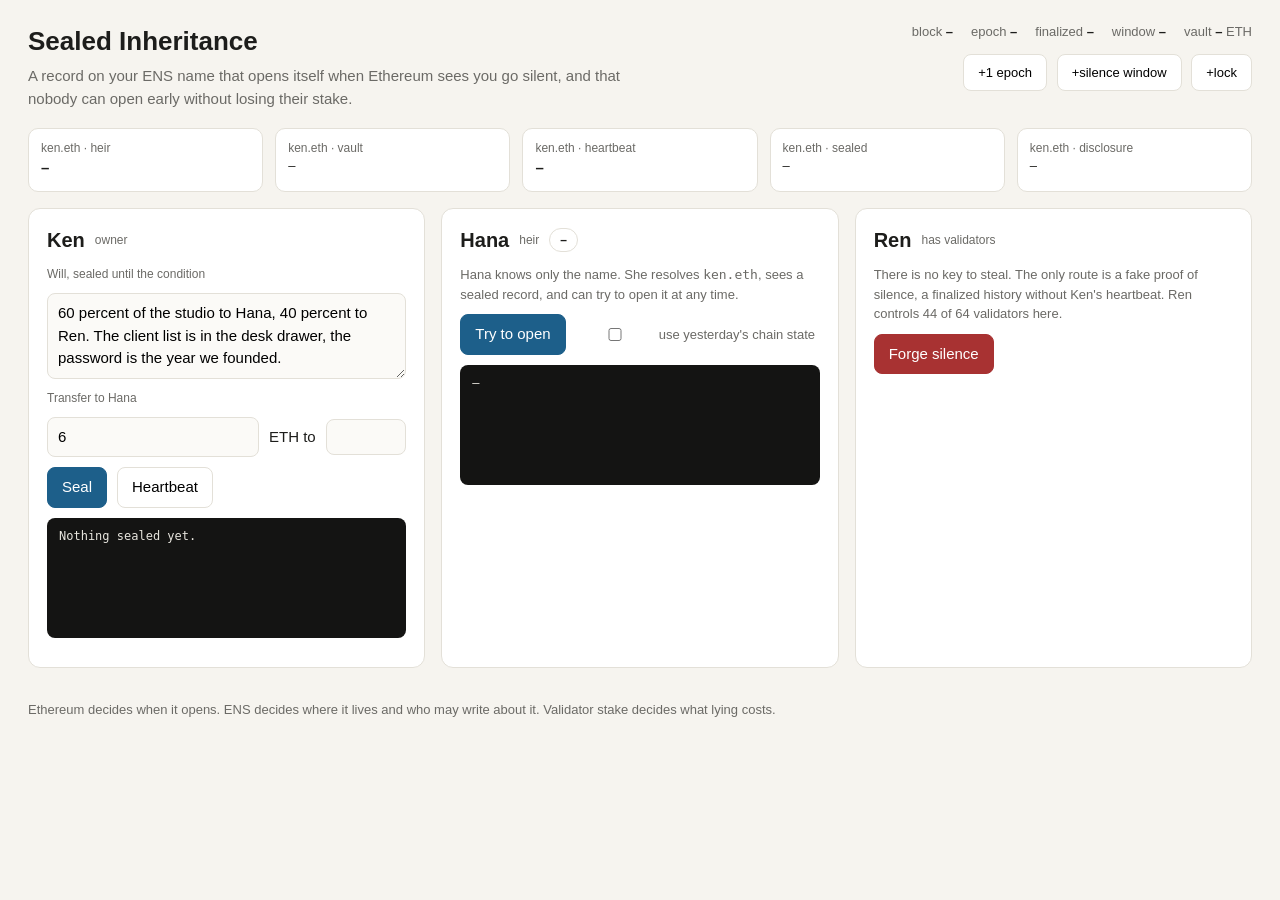
==== web/index.html @ 7085a454 "feat(web): three-panel UI, record strip, open trace, attack table" ====
<!doctype html>
<html lang="en">
<head>
<meta charset="utf-8">
<meta name="viewport" content="width=device-width, initial-scale=1">
<title>Sealed Inheritance</title>
<link rel="stylesheet" href="style.css">
</head>
<body>
<header>
  <div class="brand">
    <h1>Sealed Inheritance</h1>
    <p class="tag">A record on your ENS name that opens itself when Ethereum sees you go silent, and that nobody can open early without losing their stake.</p>
  </div>
  <div class="clock" id="clock">
    <span>block <b id="c-block">–</b></span>
    <span>epoch <b id="c-epoch">–</b></span>
    <span>finalized <b id="c-fin">–</b></span>
    <span>window <b id="c-window">–</b></span>
    <span>vault <b id="c-vault">–</b> ETH</span>
    <span class="clockbtns">
      <button data-clock="epoch">+1 epoch</button>
      <button data-clock="silence">+silence window</button>
      <button data-clock="lock">+lock</button>
    </span>
  </div>
</header>

<section class="records" id="records">
  <div class="rec"><div class="k"><span class="oname">ken.eth</span> · heir</div><div class="v" id="r-heir">–</div></div>
  <div class="rec"><div class="k"><span class="oname">ken.eth</span> · vault</div><div class="v mono small" id="r-vault">–</div></div>
  <div class="rec"><div class="k"><span class="oname">ken.eth</span> · heartbeat</div><div class="v" id="r-heartbeat">–</div></div>
  <div class="rec"><div class="k"><span class="oname">ken.eth</span> · sealed</div><div class="v mono small" id="r-sealed">–</div></div>
  <div class="rec"><div class="k"><span class="oname">ken.eth</span> · disclosure</div><div class="v mono small" id="r-disclosure">–</div></div>
</section>

<main>
  <article class="panel" id="owner">
    <h2>Ken <span class="role">owner</span></h2>
    <label>Will, sealed until the condition</label>
    <textarea id="will" rows="3">60 percent of the studio to Hana, 40 percent to Ren. The client list is in the desk drawer, the password is the year we founded.</textarea>
    <label>Transfer to Hana</label>
    <div class="row"><input id="amount" value="6"> <span>ETH to</span> <input id="heir-addr" class="mono" readonly></div>
    <div class="row">
      <button id="btn-seal" class="primary">Seal</button>
      <button id="btn-heartbeat">Heartbeat</button>
    </div>
    <pre class="log" id="owner-log">Nothing sealed yet.</pre>
  </article>

  <article class="panel" id="heir">
    <h2>Hana <span class="role">heir</span> <span class="badge" id="status">–</span></h2>
    <p class="hint">Hana knows only the name. She resolves <code class="oname">ken.eth</code>, sees a sealed record, and can try to open it at any time.</p>
    <div class="row">
      <button id="btn-open" class="primary">Try to open</button>
      <label class="check"><input type="checkbox" id="stale"> use yesterday's chain state</label>
    </div>
    <pre class="log" id="trace">–</pre>
    <div id="opened" class="hidden">
      <h3>The will</h3>
      <blockquote id="will-out"></blockquote>
      <div class="row"><button id="btn-execute">Submit transfer</button> <span id="exec-out"></span></div>
      <div class="row small">Hana's balance <b id="heir-balance">–</b> ETH</div>
    </div>
  </article>

  <article class="panel" id="attack">
    <h2>Ren <span class="role">has validators</span></h2>
    <p class="hint">There is no key to steal. The only route is a fake proof of silence, a finalized history without Ken's heartbeat. Ren controls 44 of 64 validators here.</p>
    <div class="row"><button id="btn-attack" class="danger">Forge silence</button> <span id="attack-status"></span></div>
    <div id="attack-out" class="hidden">
      <div class="votes">
        <div class="vote"><div class="k">canonical vote, target epoch <span class="te"></span></div><div class="v mono" id="v-canon"></div><div class="note">includes Ken's heartbeat</div></div>
        <div class="vote forged"><div class="k">forged vote, target epoch <span class="te"></span></div><div class="v mono" id="v-forged"></div><div class="note">heartbeat omitted</div></div>
      </div>
      <p class="spec">Same validators, same epoch, two targets. Ethereum's executable spec, <code>process_attester_slashing</code>:</p>
      <table id="slash-table"><thead><tr><th>validator</th><th>slashed</th><th>before</th><th>after</th><th>withdrawable</th></tr></thead><tbody></tbody></table>
      <p class="total" id="slash-total"></p>
    </div>
  </article>
</main>

<footer>
  Ethereum decides when it opens. ENS decides where it lives and who may write about it. Validator stake decides what lying costs.
</footer>
<script src="app.js"></script>
</body>
</html>
---- web/style.css ----
:root { --bg:#f6f4ef; --card:#fff; --ink:#1d1d1b; --muted:#6b6a66; --line:#e3e0d8; --accent:#1d5f8a; --ok:#1d7a4f; --bad:#a83232; --warn:#8a5a12; }
* { box-sizing: border-box; }
body { margin:0; font: 15px/1.5 -apple-system, "Segoe UI", Roboto, "Helvetica Neue", sans-serif; background:var(--bg); color:var(--ink); }
header { display:flex; justify-content:space-between; align-items:flex-start; gap:24px; padding:22px 28px 10px; }
h1 { margin:0; font-size:26px; font-weight:600; }
.tag { margin:4px 0 0; color:var(--muted); max-width:640px; }
.clock { display:flex; flex-wrap:wrap; gap:12px 18px; align-items:center; font-size:13px; color:var(--muted); justify-content:flex-end; }
.clock b { color:var(--ink); }
.clockbtns button { margin-left:6px; }
.records { display:grid; grid-template-columns:repeat(5,1fr); gap:12px; padding:8px 28px 16px; }
.rec { background:var(--card); border:1px solid var(--line); border-radius:10px; padding:10px 12px; min-height:64px; }
.rec .k { font-size:12px; color:var(--muted); }
.rec .v { font-weight:600; word-break:break-all; }
.mono { font-family: ui-monospace, SFMono-Regular, Menlo, Consolas, monospace; }
.small { font-size:12px; font-weight:400 !important; }
main { display:grid; grid-template-columns:repeat(3,1fr); gap:16px; padding:0 28px 24px; }
.panel { background:var(--card); border:1px solid var(--line); border-radius:12px; padding:16px 18px; display:flex; flex-direction:column; gap:10px; min-height:460px; }
h2 { margin:0; font-size:20px; display:flex; align-items:center; gap:10px; }
.role { font-size:12px; color:var(--muted); font-weight:400; }
h3 { margin:6px 0 2px; font-size:15px; }
label { font-size:12px; color:var(--muted); }
textarea, input { width:100%; font: inherit; padding:8px 10px; border:1px solid var(--line); border-radius:8px; background:#fbfaf7; }
input { width:auto; min-width:70px; }
#heir-addr { flex:1; font-size:12px; }
.row { display:flex; gap:10px; align-items:center; flex-wrap:wrap; }
button { font: inherit; padding:8px 14px; border-radius:8px; border:1px solid var(--line); background:#fff; cursor:pointer; }
button:hover { border-color:#bbb; }
button.primary { background:var(--accent); color:#fff; border-color:var(--accent); }
button.danger { background:var(--bad); color:#fff; border-color:var(--bad); }
button:disabled { opacity:.5; cursor:default; }
.log { background:#141413; color:#e8e6df; border-radius:8px; padding:10px 12px; font: 12px/1.45 ui-monospace, Menlo, Consolas, monospace; white-space:pre-wrap; word-break:break-word; min-height:120px; max-height:260px; overflow:auto; margin:0; }
.log .ok { color:#8fd19e; } .log .fail { color:#ff9d9d; }
.badge { font-size:12px; padding:2px 10px; border-radius:999px; border:1px solid var(--line); font-weight:600; }
.badge.sealed { background:#f2efe6; color:var(--warn); }
.badge.opened { background:#e6f4ec; color:var(--ok); }
.hint { margin:0; color:var(--muted); font-size:13px; }
.check { display:flex; gap:6px; align-items:center; font-size:13px; color:var(--muted); }
blockquote { margin:0; padding:10px 14px; border-left:3px solid var(--accent); background:#f4f8fb; border-radius:0 8px 8px 0; }
.hidden { display:none; }
.votes { display:grid; grid-template-columns:1fr 1fr; gap:10px; }
.vote { border:1px solid var(--line); border-radius:8px; padding:8px 10px; font-size:12px; }
.vote.forged { border-color:#e6b8b8; background:#fbf3f3; }
.vote .k { color:var(--muted); } .vote .v { word-break:break-all; margin:4px 0; } .vote .note { color:var(--muted); }
.spec { font-size:13px; color:var(--muted); margin:6px 0 0; }
table { width:100%; border-collapse:collapse; font-size:12px; }
th, td { text-align:left; padding:4px 6px; border-bottom:1px solid var(--line); }
td.bad { color:var(--bad); font-weight:600; }
.total { font-weight:600; margin:6px 0 0; }
footer { padding:8px 28px 28px; color:var(--muted); font-size:13px; }
@media (max-width: 1100px) { main, .records { grid-template-columns:1fr; } }
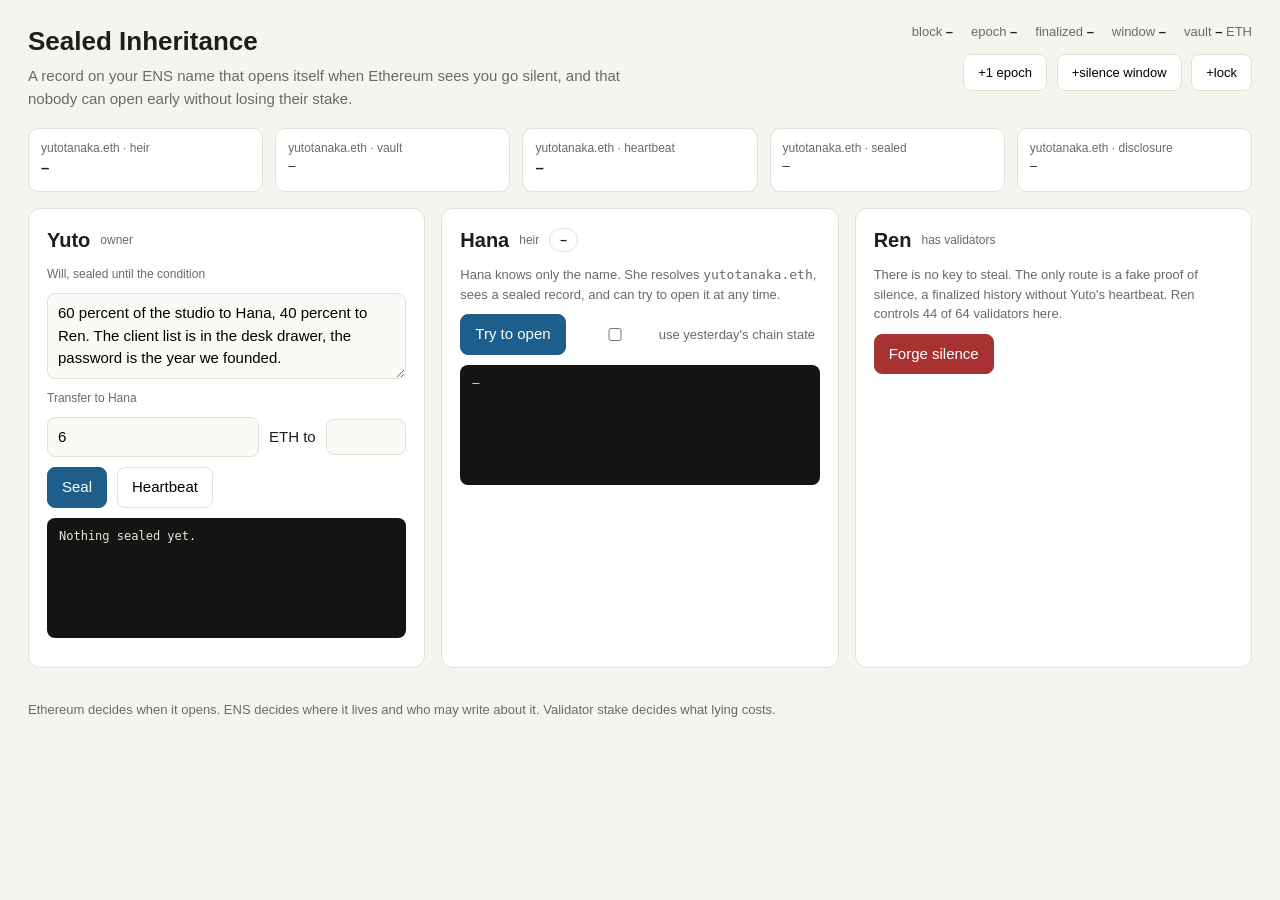
==== commit 166049e0: "feat: Yuto owns yutotanaka.eth, Sepolia UI mode, Opener records one disclosure per window, 12 tests" ====
--- a/web/index.html
+++ b/web/index.html
@@ -27,16 +27,16 @@
 </header>
 
 <section class="records" id="records">
-  <div class="rec"><div class="k"><span class="oname">ken.eth</span> · heir</div><div class="v" id="r-heir">–</div></div>
-  <div class="rec"><div class="k"><span class="oname">ken.eth</span> · vault</div><div class="v mono small" id="r-vault">–</div></div>
-  <div class="rec"><div class="k"><span class="oname">ken.eth</span> · heartbeat</div><div class="v" id="r-heartbeat">–</div></div>
-  <div class="rec"><div class="k"><span class="oname">ken.eth</span> · sealed</div><div class="v mono small" id="r-sealed">–</div></div>
-  <div class="rec"><div class="k"><span class="oname">ken.eth</span> · disclosure</div><div class="v mono small" id="r-disclosure">–</div></div>
+  <div class="rec"><div class="k"><span class="oname">yutotanaka.eth</span> · heir</div><div class="v" id="r-heir">–</div></div>
+  <div class="rec"><div class="k"><span class="oname">yutotanaka.eth</span> · vault</div><div class="v mono small" id="r-vault">–</div></div>
+  <div class="rec"><div class="k"><span class="oname">yutotanaka.eth</span> · heartbeat</div><div class="v" id="r-heartbeat">–</div></div>
+  <div class="rec"><div class="k"><span class="oname">yutotanaka.eth</span> · sealed</div><div class="v mono small" id="r-sealed">–</div></div>
+  <div class="rec"><div class="k"><span class="oname">yutotanaka.eth</span> · disclosure</div><div class="v mono small" id="r-disclosure">–</div></div>
 </section>
 
 <main>
   <article class="panel" id="owner">
-    <h2>Ken <span class="role">owner</span></h2>
+    <h2>Yuto <span class="role">owner</span></h2>
     <label>Will, sealed until the condition</label>
     <textarea id="will" rows="3">60 percent of the studio to Hana, 40 percent to Ren. The client list is in the desk drawer, the password is the year we founded.</textarea>
     <label>Transfer to Hana</label>
@@ -50,7 +50,7 @@
 
   <article class="panel" id="heir">
     <h2>Hana <span class="role">heir</span> <span class="badge" id="status">–</span></h2>
-    <p class="hint">Hana knows only the name. She resolves <code class="oname">ken.eth</code>, sees a sealed record, and can try to open it at any time.</p>
+    <p class="hint">Hana knows only the name. She resolves <code class="oname">yutotanaka.eth</code>, sees a sealed record, and can try to open it at any time.</p>
     <div class="row">
       <button id="btn-open" class="primary">Try to open</button>
       <label class="check"><input type="checkbox" id="stale"> use yesterday's chain state</label>
@@ -66,11 +66,11 @@
 
   <article class="panel" id="attack">
     <h2>Ren <span class="role">has validators</span></h2>
-    <p class="hint">There is no key to steal. The only route is a fake proof of silence, a finalized history without Ken's heartbeat. Ren controls 44 of 64 validators here.</p>
+    <p class="hint">There is no key to steal. The only route is a fake proof of silence, a finalized history without Yuto's heartbeat. Ren controls 44 of 64 validators here.</p>
     <div class="row"><button id="btn-attack" class="danger">Forge silence</button> <span id="attack-status"></span></div>
     <div id="attack-out" class="hidden">
       <div class="votes">
-        <div class="vote"><div class="k">canonical vote, target epoch <span class="te"></span></div><div class="v mono" id="v-canon"></div><div class="note">includes Ken's heartbeat</div></div>
+        <div class="vote"><div class="k">canonical vote, target epoch <span class="te"></span></div><div class="v mono" id="v-canon"></div><div class="note">includes Yuto's heartbeat</div></div>
         <div class="vote forged"><div class="k">forged vote, target epoch <span class="te"></span></div><div class="v mono" id="v-forged"></div><div class="note">heartbeat omitted</div></div>
       </div>
       <p class="spec">Same validators, same epoch, two targets. Ethereum's executable spec, <code>process_attester_slashing</code>:</p>
--- a/web/style.css
+++ b/web/style.css
@@ -7,6 +7,7 @@
 .clock { display:flex; flex-wrap:wrap; gap:12px 18px; align-items:center; font-size:13px; color:var(--muted); justify-content:flex-end; }
 .clock b { color:var(--ink); }
 .clockbtns button { margin-left:6px; }
+.net { font-size:12px; color:var(--ok); border:1px solid #cfe5d7; background:#e6f4ec; border-radius:999px; padding:2px 10px; }
 .records { display:grid; grid-template-columns:repeat(5,1fr); gap:12px; padding:8px 28px 16px; }
 .rec { background:var(--card); border:1px solid var(--line); border-radius:10px; padding:10px 12px; min-height:64px; }
 .rec .k { font-size:12px; color:var(--muted); }
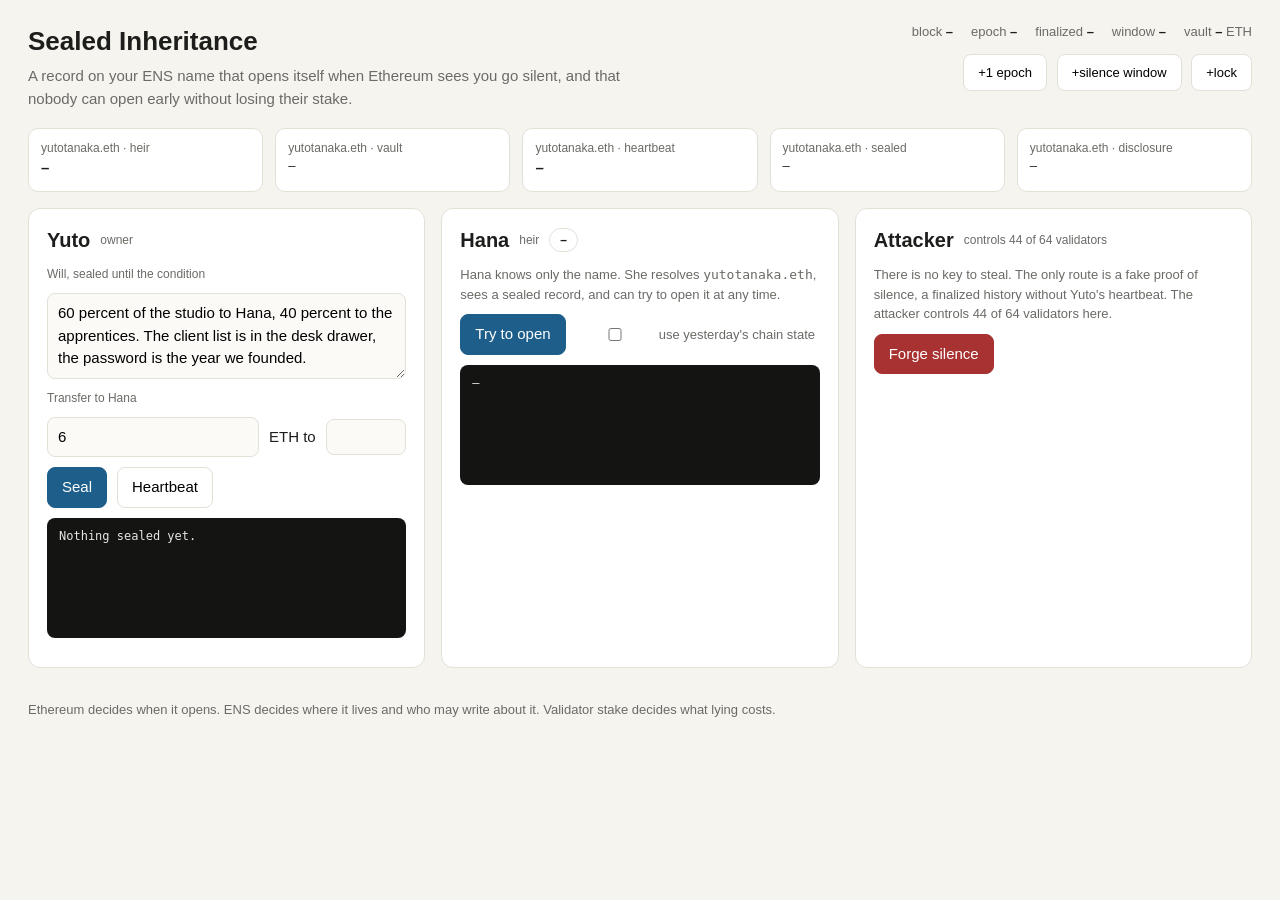
==== commit 9646b55b: "feat(ui): attacker panel, silence counter never negative on the live page" ====
--- a/web/index.html
+++ b/web/index.html
@@ -38,7 +38,7 @@
   <article class="panel" id="owner">
     <h2>Yuto <span class="role">owner</span></h2>
     <label>Will, sealed until the condition</label>
-    <textarea id="will" rows="3">60 percent of the studio to Hana, 40 percent to Ren. The client list is in the desk drawer, the password is the year we founded.</textarea>
+    <textarea id="will" rows="3">60 percent of the studio to Hana, 40 percent to the apprentices. The client list is in the desk drawer, the password is the year we founded.</textarea>
     <label>Transfer to Hana</label>
     <div class="row"><input id="amount" value="6"> <span>ETH to</span> <input id="heir-addr" class="mono" readonly></div>
     <div class="row">
@@ -65,8 +65,8 @@
   </article>
 
   <article class="panel" id="attack">
-    <h2>Ren <span class="role">has validators</span></h2>
-    <p class="hint">There is no key to steal. The only route is a fake proof of silence, a finalized history without Yuto's heartbeat. Ren controls 44 of 64 validators here.</p>
+    <h2>Attacker <span class="role">controls 44 of 64 validators</span></h2>
+    <p class="hint">There is no key to steal. The only route is a fake proof of silence, a finalized history without Yuto's heartbeat. The attacker controls 44 of 64 validators here.</p>
     <div class="row"><button id="btn-attack" class="danger">Forge silence</button> <span id="attack-status"></span></div>
     <div id="attack-out" class="hidden">
       <div class="votes">
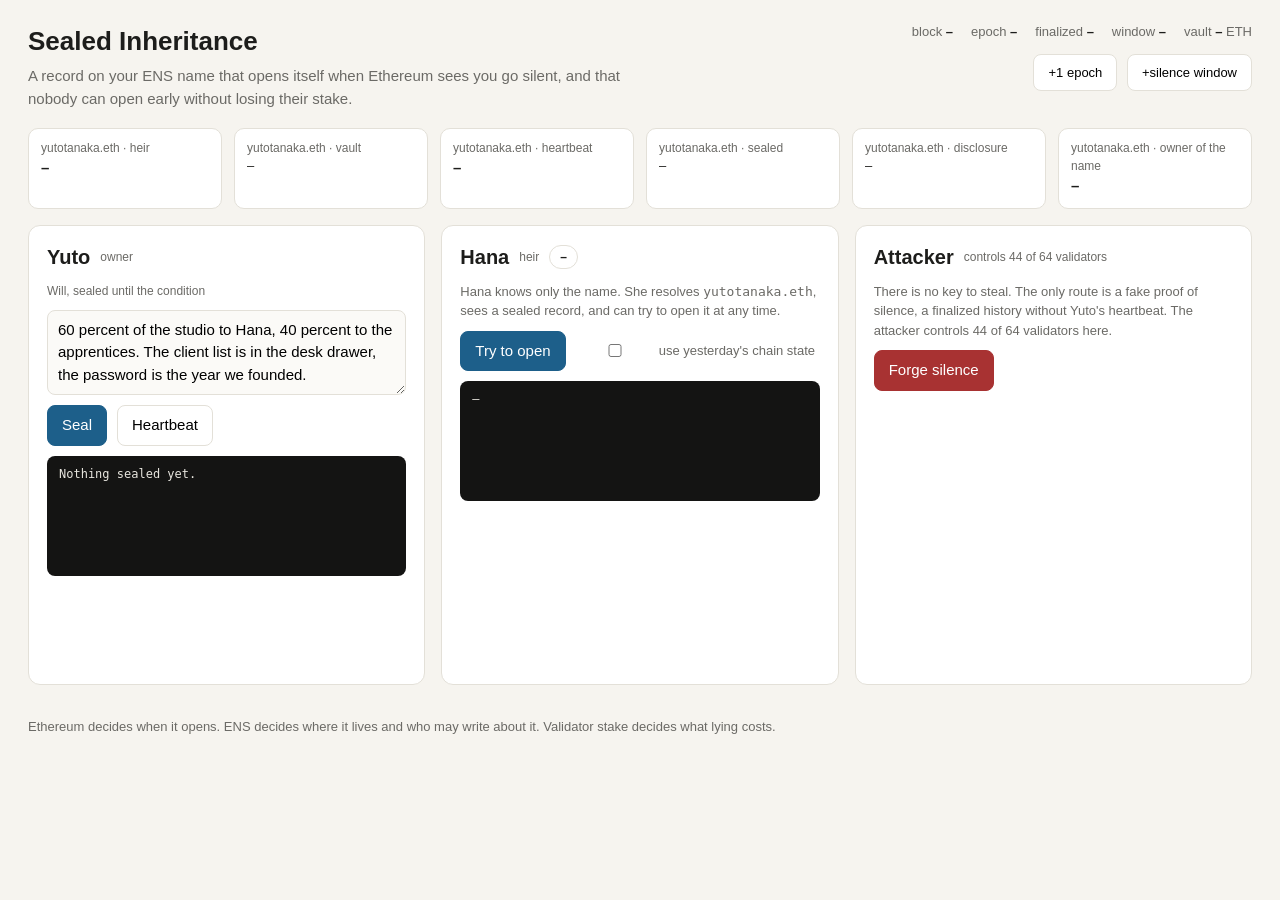
==== commit 19293c9b: "feat(demo): name handover on Anvil and on the live page, owner of the name in the UI, money controls" ====
--- a/web/index.html
+++ b/web/index.html
@@ -4,7 +4,7 @@
 <meta charset="utf-8">
 <meta name="viewport" content="width=device-width, initial-scale=1">
 <title>Sealed Inheritance</title>
-<link rel="stylesheet" href="style.css">
+<link rel="stylesheet" href="style.css?v=4">
 </head>
 <body>
 <header>
@@ -21,7 +21,7 @@
     <span class="clockbtns">
       <button data-clock="epoch">+1 epoch</button>
       <button data-clock="silence">+silence window</button>
-      <button data-clock="lock">+lock</button>
+      <button data-clock="lock" class="money">+lock</button>
     </span>
   </div>
 </header>
@@ -32,6 +32,7 @@
   <div class="rec"><div class="k"><span class="oname">yutotanaka.eth</span> · heartbeat</div><div class="v" id="r-heartbeat">–</div></div>
   <div class="rec"><div class="k"><span class="oname">yutotanaka.eth</span> · sealed</div><div class="v mono small" id="r-sealed">–</div></div>
   <div class="rec"><div class="k"><span class="oname">yutotanaka.eth</span> · disclosure</div><div class="v mono small" id="r-disclosure">–</div></div>
+  <div class="rec"><div class="k"><span class="oname">yutotanaka.eth</span> · owner of the name</div><div class="v" id="r-owner">–</div></div>
 </section>
 
 <main>
@@ -39,8 +40,10 @@
     <h2>Yuto <span class="role">owner</span></h2>
     <label>Will, sealed until the condition</label>
     <textarea id="will" rows="3">60 percent of the studio to Hana, 40 percent to the apprentices. The client list is in the desk drawer, the password is the year we founded.</textarea>
+    <div class="money">
     <label>Transfer to Hana</label>
     <div class="row"><input id="amount" value="6"> <span>ETH to</span> <input id="heir-addr" class="mono" readonly></div>
+    </div>
     <div class="row">
       <button id="btn-seal" class="primary">Seal</button>
       <button id="btn-heartbeat">Heartbeat</button>
@@ -59,8 +62,11 @@
     <div id="opened" class="hidden">
       <h3>The will</h3>
       <blockquote id="will-out"></blockquote>
+      <p class="hint" id="handover-out"></p>
+      <div class="money">
       <div class="row"><button id="btn-execute">Submit transfer</button> <span id="exec-out"></span></div>
       <div class="row small">Hana's balance <b id="heir-balance">–</b> ETH</div>
+      </div>
     </div>
   </article>
 
@@ -74,7 +80,7 @@
         <div class="vote forged"><div class="k">forged vote, target epoch <span class="te"></span></div><div class="v mono" id="v-forged"></div><div class="note">heartbeat omitted</div></div>
       </div>
       <p class="spec">Same validators, same epoch, two targets. Ethereum's executable spec, <code>process_attester_slashing</code>:</p>
-      <table id="slash-table"><thead><tr><th>validator</th><th>slashed</th><th>before</th><th>after</th><th>withdrawable</th></tr></thead><tbody></tbody></table>
+      <table id="slash-table"><thead><tr><th>validator</th><th>status</th><th>stake before</th><th>immediately</th><th>at the midpoint</th><th>withdrawable epoch</th></tr></thead><tbody></tbody></table>
       <p class="total" id="slash-total"></p>
     </div>
   </article>
@@ -83,6 +89,6 @@
 <footer>
   Ethereum decides when it opens. ENS decides where it lives and who may write about it. Validator stake decides what lying costs.
 </footer>
-<script src="app.js"></script>
+<script src="app.js?v=4"></script>
 </body>
 </html>
--- a/web/style.css
+++ b/web/style.css
@@ -8,7 +8,9 @@
 .clock b { color:var(--ink); }
 .clockbtns button { margin-left:6px; }
 .net { font-size:12px; color:var(--ok); border:1px solid #cfe5d7; background:#e6f4ec; border-radius:999px; padding:2px 10px; }
-.records { display:grid; grid-template-columns:repeat(5,1fr); gap:12px; padding:8px 28px 16px; }
+.records { display:grid; grid-template-columns:repeat(6,1fr); gap:12px; padding:8px 28px 16px; }
+.money { display:none; }
+#handover-out { color:var(--ok); font-weight:600; }
 .rec { background:var(--card); border:1px solid var(--line); border-radius:10px; padding:10px 12px; min-height:64px; }
 .rec .k { font-size:12px; color:var(--muted); }
 .rec .v { font-weight:600; word-break:break-all; }
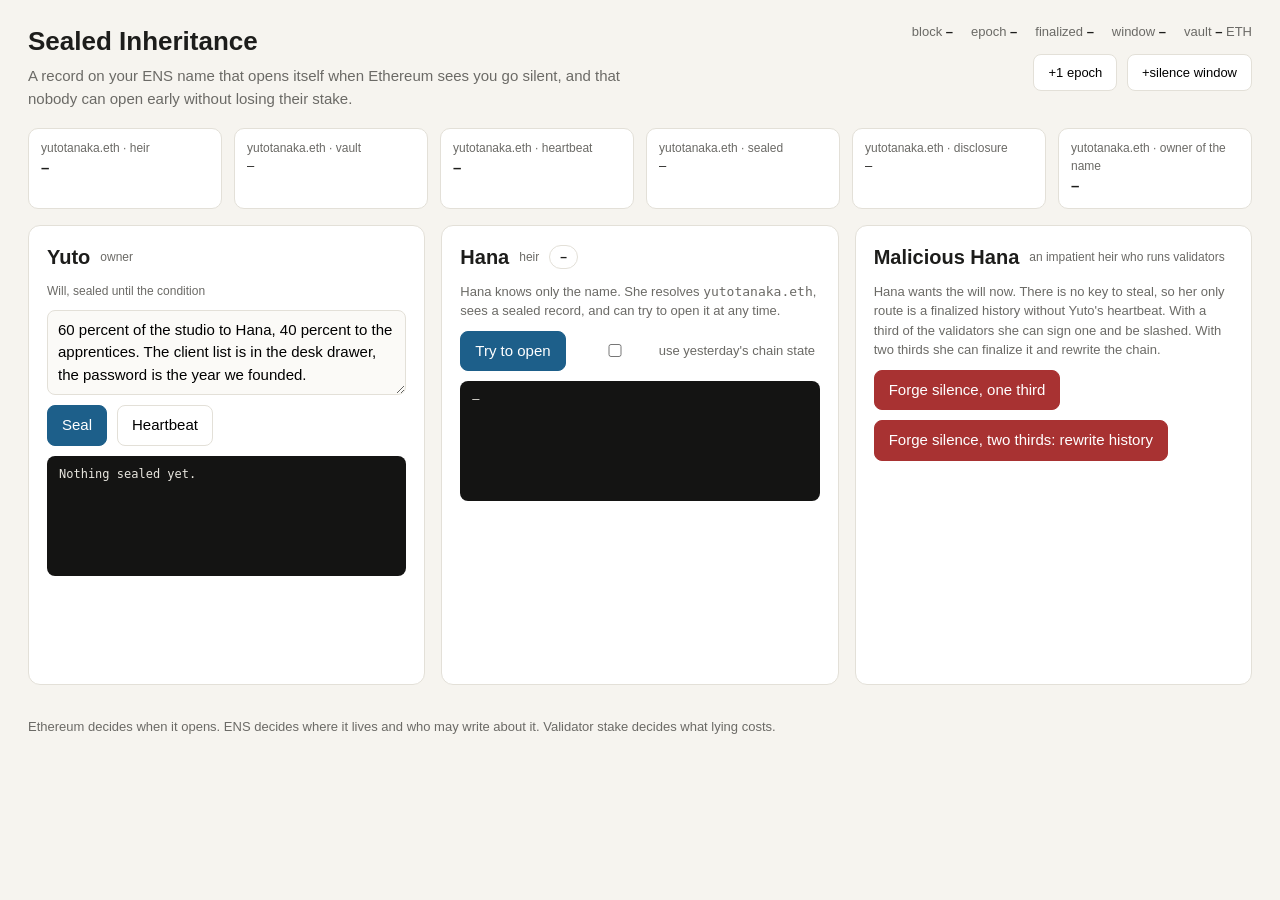
==== commit 8e2f6f1e: "feat: two attack buttons, a third is slashed and stays sealed, two thirds rewrites history on Anvil " ====
--- a/web/index.html
+++ b/web/index.html
@@ -4,7 +4,7 @@
 <meta charset="utf-8">
 <meta name="viewport" content="width=device-width, initial-scale=1">
 <title>Sealed Inheritance</title>
-<link rel="stylesheet" href="style.css?v=4">
+<link rel="stylesheet" href="style.css?v=7">
 </head>
 <body>
 <header>
@@ -71,9 +71,9 @@
   </article>
 
   <article class="panel" id="attack">
-    <h2>Attacker <span class="role">controls 44 of 64 validators</span></h2>
-    <p class="hint">There is no key to steal. The only route is a fake proof of silence, a finalized history without Yuto's heartbeat. The attacker controls 44 of 64 validators here.</p>
-    <div class="row"><button id="btn-attack" class="danger">Forge silence</button> <span id="attack-status"></span></div>
+    <h2>Malicious Hana <span class="role">an impatient heir who runs validators</span></h2>
+    <p class="hint">Hana wants the will now. There is no key to steal, so her only route is a finalized history without Yuto's heartbeat. With a third of the validators she can sign one and be slashed. With two thirds she can finalize it and rewrite the chain.</p>
+    <div class="row"><button id="btn-attack" class="danger">Forge silence, one third</button> <button id="btn-attack-2" class="danger anvil-only">Forge silence, two thirds: rewrite history</button> <span id="attack-status"></span></div>
     <div id="attack-out" class="hidden">
       <div class="votes">
         <div class="vote"><div class="k">canonical vote, target epoch <span class="te"></span></div><div class="v mono" id="v-canon"></div><div class="note">includes Yuto's heartbeat</div></div>
@@ -89,6 +89,6 @@
 <footer>
   Ethereum decides when it opens. ENS decides where it lives and who may write about it. Validator stake decides what lying costs.
 </footer>
-<script src="app.js?v=4"></script>
+<script src="app.js?v=7"></script>
 </body>
 </html>
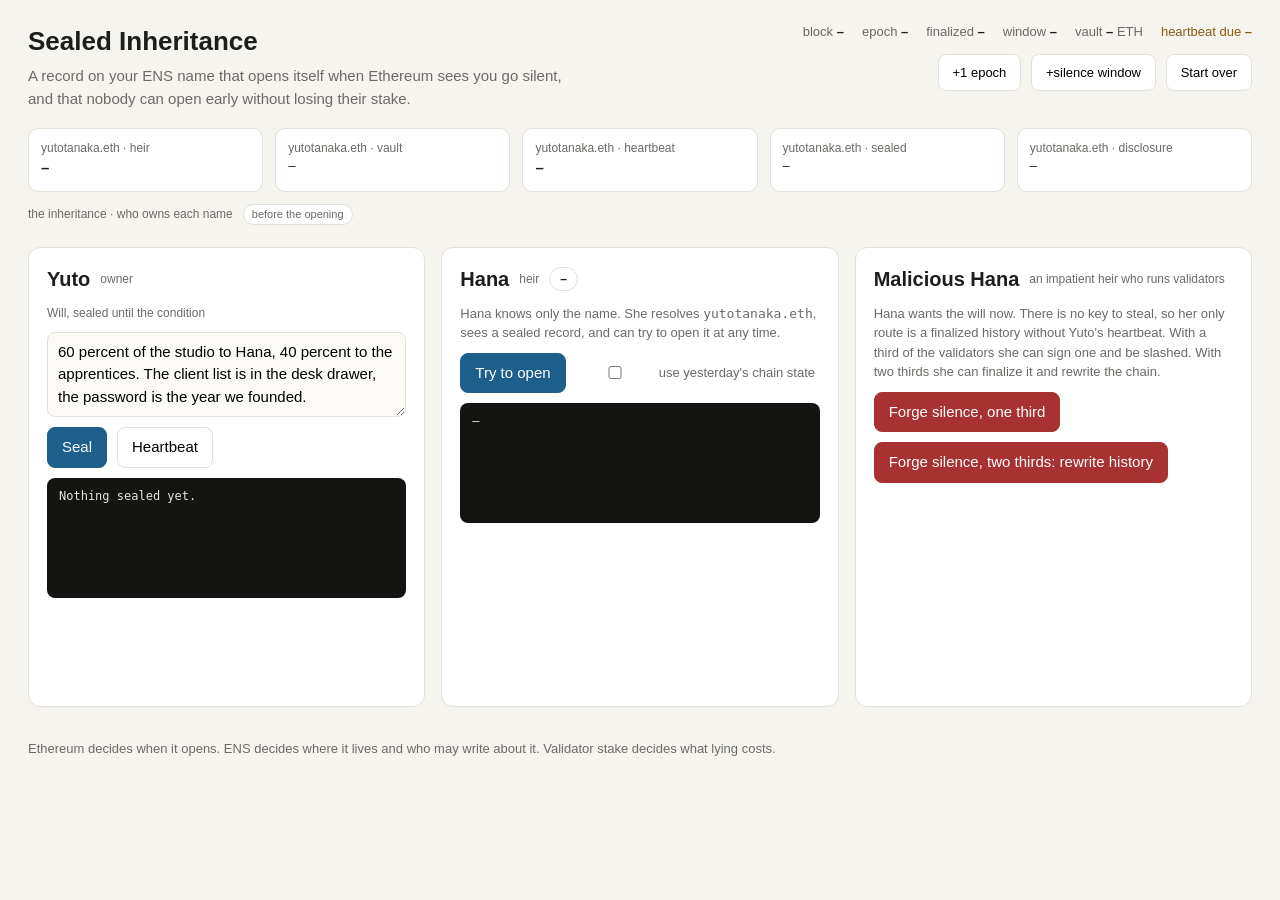
==== commit 6fa5bbc8: "feat: name tree on ENSv2's real registry, three heirs in one opening, inheritance row, heartbeat cou" ====
--- a/web/index.html
+++ b/web/index.html
@@ -4,7 +4,7 @@
 <meta charset="utf-8">
 <meta name="viewport" content="width=device-width, initial-scale=1">
 <title>Sealed Inheritance</title>
-<link rel="stylesheet" href="style.css?v=7">
+<link rel="stylesheet" href="style.css?v=11">
 </head>
 <body>
 <header>
@@ -18,10 +18,12 @@
     <span>finalized <b id="c-fin">–</b></span>
     <span>window <b id="c-window">–</b></span>
     <span>vault <b id="c-vault">–</b> ETH</span>
+    <span class="due" id="c-due-wrap">heartbeat due <b id="c-due">–</b></span>
     <span class="clockbtns">
       <button data-clock="epoch">+1 epoch</button>
       <button data-clock="silence">+silence window</button>
       <button data-clock="lock" class="money">+lock</button>
+      <button data-clock="reset" class="anvil-only" title="back to the moment after the deployment, nothing sealed">Start over</button>
     </span>
   </div>
 </header>
@@ -29,10 +31,14 @@
 <section class="records" id="records">
   <div class="rec"><div class="k"><span class="oname">yutotanaka.eth</span> · heir</div><div class="v" id="r-heir">–</div></div>
   <div class="rec"><div class="k"><span class="oname">yutotanaka.eth</span> · vault</div><div class="v mono small" id="r-vault">–</div></div>
-  <div class="rec"><div class="k"><span class="oname">yutotanaka.eth</span> · heartbeat</div><div class="v" id="r-heartbeat">–</div></div>
+  <div class="rec"><div class="k"><span class="oname">yutotanaka.eth</span> · heartbeat</div><div class="v" id="r-heartbeat">–</div><div class="k" id="r-due"></div></div>
   <div class="rec"><div class="k"><span class="oname">yutotanaka.eth</span> · sealed</div><div class="v mono small" id="r-sealed">–</div></div>
   <div class="rec"><div class="k"><span class="oname">yutotanaka.eth</span> · disclosure</div><div class="v mono small" id="r-disclosure">–</div></div>
-  <div class="rec"><div class="k"><span class="oname">yutotanaka.eth</span> · owner of the name</div><div class="v" id="r-owner">–</div></div>
+</section>
+
+<section class="inherit" id="inherit">
+  <div class="k">the inheritance · who owns each name <span class="pill" id="inherit-state">before the opening</span></div>
+  <div class="tree3" id="tree"></div>
 </section>
 
 <main>
@@ -89,6 +95,6 @@
 <footer>
   Ethereum decides when it opens. ENS decides where it lives and who may write about it. Validator stake decides what lying costs.
 </footer>
-<script src="app.js?v=7"></script>
+<script src="app.js?v=11"></script>
 </body>
 </html>
--- a/web/style.css
+++ b/web/style.css
@@ -6,14 +6,34 @@
 .tag { margin:4px 0 0; color:var(--muted); max-width:640px; }
 .clock { display:flex; flex-wrap:wrap; gap:12px 18px; align-items:center; font-size:13px; color:var(--muted); justify-content:flex-end; }
 .clock b { color:var(--ink); }
+.clock .due { color:var(--warn); }
+.clock .due.late { color:var(--bad); }
+.clock .due b { color:inherit; }
 .clockbtns button { margin-left:6px; }
 .net { font-size:12px; color:var(--ok); border:1px solid #cfe5d7; background:#e6f4ec; border-radius:999px; padding:2px 10px; }
-.records { display:grid; grid-template-columns:repeat(6,1fr); gap:12px; padding:8px 28px 16px; }
+.records { display:grid; grid-template-columns:repeat(5,1fr); gap:12px; padding:8px 28px 12px; }
+.inherit { padding:0 28px 16px; }
+.inherit .k { font-size:12px; color:var(--muted); margin-bottom:6px; display:flex; gap:10px; align-items:center; }
+.pill { font-size:11px; border:1px solid var(--line); border-radius:999px; padding:1px 8px; background:#fff; color:var(--muted); }
+.pill.moved { color:var(--ok); border-color:#cfe5d7; background:#e6f4ec; }
+.tree3 { display:grid; grid-template-columns:repeat(3,1fr); gap:12px; }
+.tcard { background:var(--card); border:1px solid var(--line); border-radius:10px; padding:10px 14px; transition:background .5s, border-color .5s; }
+.tcard .tname { font-size:12px; color:var(--muted); word-break:break-all; }
+.tcard .towner { font-size:22px; font-weight:700; margin:2px 0; }
+.tcard .taddr { font-size:12px; color:var(--muted); font-family: ui-monospace, SFMono-Regular, Menlo, Consolas, monospace; }
+.tcard.changed { background:#e6f4ec; border-color:#9ccfb0; }
+.tcard.changed .towner { color:var(--ok); }
+
 .money { display:none; }
 #handover-out { color:var(--ok); font-weight:600; }
 .rec { background:var(--card); border:1px solid var(--line); border-radius:10px; padding:10px 12px; min-height:64px; }
 .rec .k { font-size:12px; color:var(--muted); }
 .rec .v { font-weight:600; word-break:break-all; }
+.tree .node { display:flex; justify-content:space-between; align-items:baseline; gap:8px; margin-top:2px; }
+.tree .node .n { font-size:12px; color:var(--muted); font-weight:400; word-break:break-all; }
+.tree .node .v { font-size:13px; text-align:right; word-break:normal; white-space:nowrap; }
+.tree .node.child { padding-left:12px; }
+.tree .node.child .n::before { content:"└ "; color:var(--line); }
 .mono { font-family: ui-monospace, SFMono-Regular, Menlo, Consolas, monospace; }
 .small { font-size:12px; font-weight:400 !important; }
 main { display:grid; grid-template-columns:repeat(3,1fr); gap:16px; padding:0 28px 24px; }
@@ -50,4 +70,4 @@
 td.bad { color:var(--bad); font-weight:600; }
 .total { font-weight:600; margin:6px 0 0; }
 footer { padding:8px 28px 28px; color:var(--muted); font-size:13px; }
-@media (max-width: 1100px) { main, .records { grid-template-columns:1fr; } }
+@media (max-width: 1100px) { main, .records, .tree3 { grid-template-columns:1fr; } }
